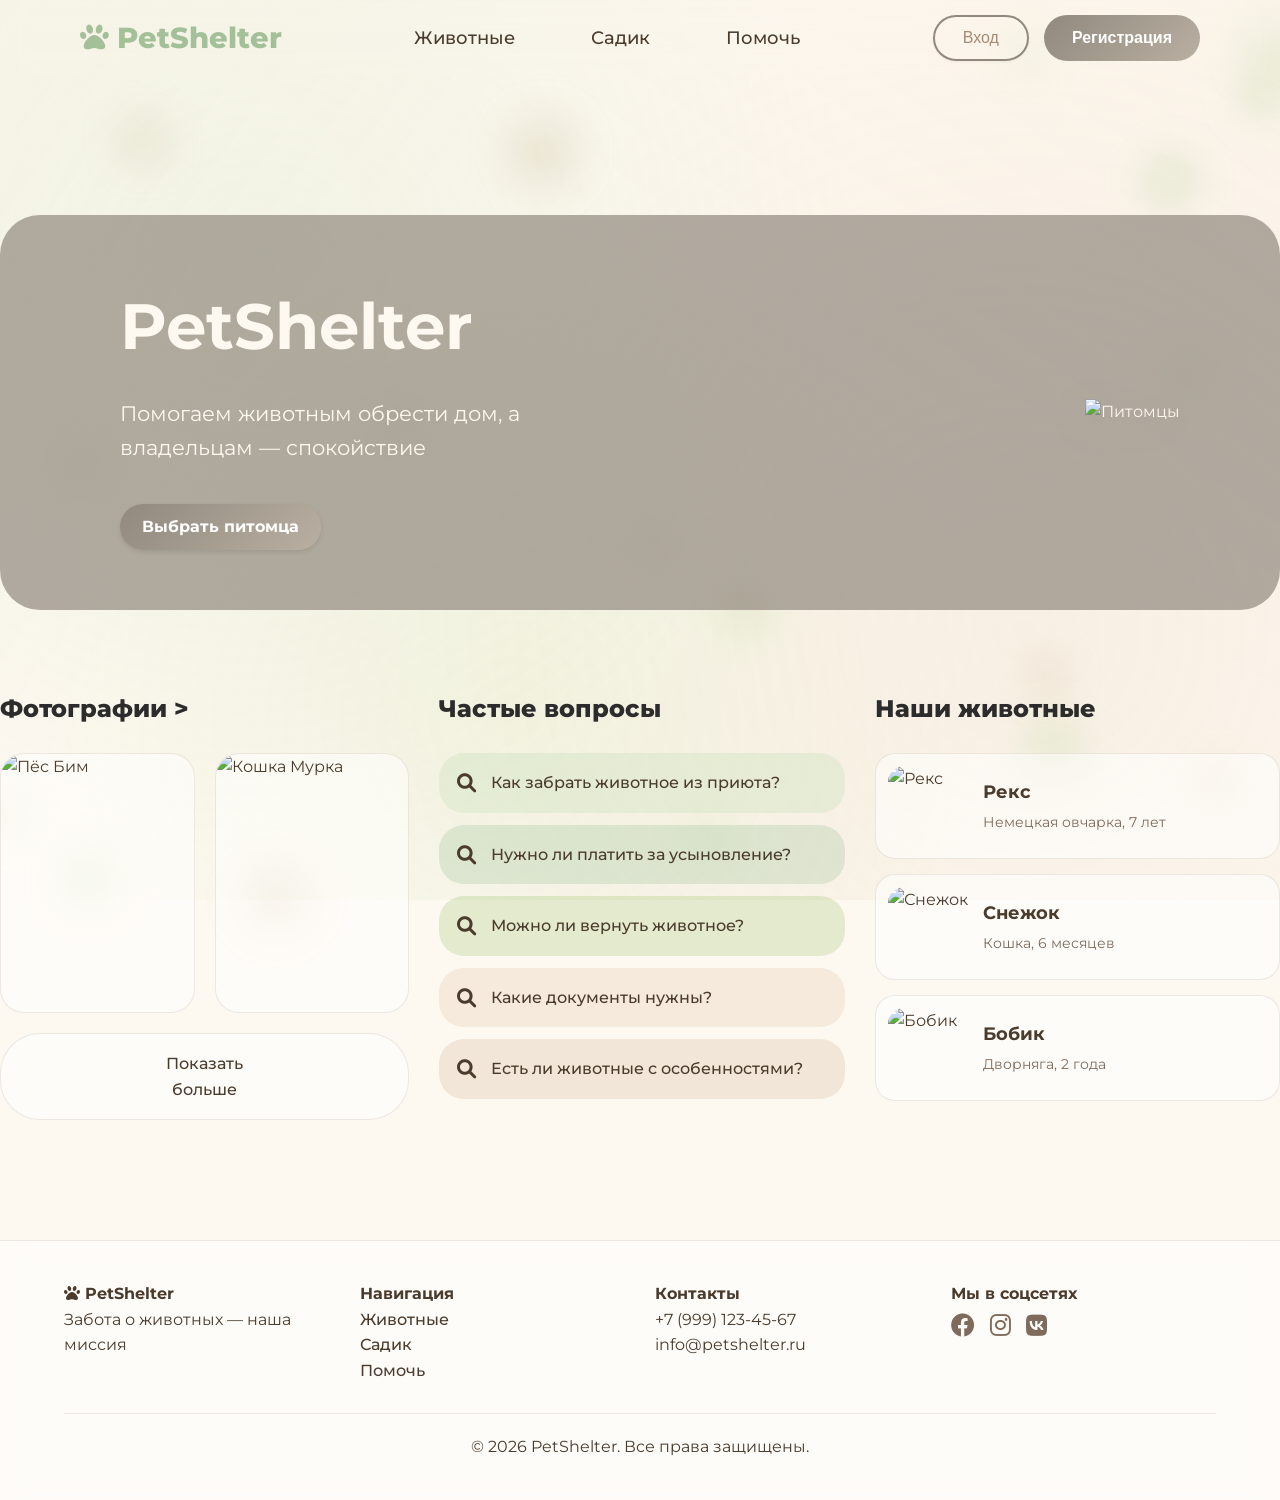
==== index.html @ a7f0bde3 "Add files via upload" ====
<!DOCTYPE html>
<html lang="ru">
<head>
    <meta charset="UTF-8">
    <meta name="viewport" content="width=device-width, initial-scale=1.0">
    <title>PetShelter</title>
    <link rel="stylesheet" href="style.css">
    <link rel="stylesheet" href="https://cdnjs.cloudflare.com/ajax/libs/font-awesome/6.0.0/css/all.min.css">
    <script src="https://code.jquery.com/jquery-3.6.0.min.js"></script>
</head>
<body>
    <div class="floating-blobs">
    <div class="blob" style="--color1: #B8D9A6; --color2: #D4B48C; --size: 150px; --top: 10%; --left: 15%; --duration: 20s;"></div>
    <div class="blob" style="--color1: #9CCC65; --color2: #C7A07E; --size: 180px; --top: 60%; --left: 70%; --duration: 25s;"></div>
    <div class="blob" style="--color1: #D4B48C; --color2: #A8D5A2; --size: 120px; --top: 30%; --left: 45%; --duration: 18s;"></div>
    <div class="blob" style="--color1: #A8D5A2; --color2: #C7A07E; --size: 200px; --top: 80%; --left: 20%; --duration: 30s;"></div>
    <div class="blob" style="--color1: #8FBC8F; --color2: #B58B6B; --size: 140px; --top: 20%; --left: 85%; --duration: 22s;"></div>
    <div class="blob" style="--color1: #C7A07E; --color2: #B8D9A6; --size: 160px; --top: 70%; --left: 35%; --duration: 28s;"></div>
    <div class="blob" style="--color1: #B8D9A6; --color2: #9CCC65; --size: 110px; --top: 45%; --left: 55%; --duration: 24s;"></div>
    <div class="blob" style="--color1: #D4B48C; --color2: #A8D5A2; --size: 190px; --top: 15%; --left: 60%; --duration: 26s;"></div>
    <div class="blob" style="--color1: #9CCC65; --color2: #C7A07E; --size: 130px; --top: 85%; --left: 75%; --duration: 32s;"></div>
    <div class="blob" style="--color1: #B8D9A6; --color2: #D4B48C; --size: 170px; --top: 5%; --left: 40%; --duration: 35s;"></div>
    <div class="blob" style="--color1: #A8D5A2; --color2: #B58B6B; --size: 140px; --top: 50%; --left: 10%; --duration: 27s;"></div>
    <div class="blob" style="--color1: #8FBC8F; --color2: #C7A07E; --size: 200px; --top: 90%; --left: 50%; --duration: 33s;"></div>
</div>
    <header>
        <div class="logo">
            <a href="index.html"><i class="fas fa-paw"></i>  PetShelter</a>
        </div>
        <nav class="center-nav">
            <a href="animals.html">Животные</a>
            <a href="daycare.html">Садик</a>
            <a href="donate.html">Помочь</a>
        </nav>
        <div class="auth-buttons" id="auth-buttons">
            <button class="login-btn" id="show-login-modal">Вход</button>
            <button class="register-btn" id="show-register-modal">Регистрация</button>
        </div>
        <div class="user-menu" id="user-menu" style="display: none;">
            <button class="account-btn" id="account-btn">Аккаунт</button>
        </div>
    </header>

    <main class="main-content main-home">
        <!-- Hero-блок с выходящим изображением -->
        <section class="hero">
            <div class="hero-text">
                <h1>PetShelter</h1>
                <p>Помогаем животным обрести дом, а владельцам — спокойствие</p>
                <a href="animals.html" class="button">Выбрать питомца</a>
            </div>
            <div class="hero-image">
                <img src="images/hero-dog.png" alt="Питомцы">
            </div>
        </section>

        <!-- Трёхколоночный контент -->
        <div class="content-grid">
            <!-- Левая колонка: Фотографии (горизонтальные карточки) -->
            <div class="column photos-column">
                <h2 class="column-title">Фотографии ></h2>
                <div class="photo-cards-horizontal">
                    <div class="photo-card" data-id="1">
                        <img src="images/dog1.jpg" alt="Пёс Бим">
                    </div>
                    <div class="photo-card" data-id="2">
                        <img src="images/cat1.jpg" alt="Кошка Мурка">
                    </div>
                </div>
                <div class="show-more-wrapper">
                    <a href="animals.html" class="show-more-btn">Показать больше</a>
                </div>
            </div>

            <!-- Средняя колонка: Частые вопросы -->
            <div class="column faq-column">
                <h2 class="column-title">Частые вопросы</h2>
                <div class="faq-list">
                    <div class="faq-item color-1">
                        <i class="fas fa-search"></i>
                        <span>Как забрать животное из приюта?</span>
                    </div>
                    <div class="faq-item color-2">
                        <i class="fas fa-search"></i>
                        <span>Нужно ли платить за усыновление?</span>
                    </div>
                    <div class="faq-item color-3">
                        <i class="fas fa-search"></i>
                        <span>Можно ли вернуть животное?</span>
                    </div>
                    <div class="faq-item color-4">
                        <i class="fas fa-search"></i>
                        <span>Какие документы нужны?</span>
                    </div>
                    <div class="faq-item color-5">
                        <i class="fas fa-search"></i>
                        <span>Есть ли животные с особенностями?</span>
                    </div>
                </div>
            </div>

            <!-- Правая колонка: Популярные животные (горизонтальные карточки) -->
            <!-- Правая колонка: Популярные животные (горизонтальные карточки) -->
            <!-- Правая колонка: Популярные животные (горизонтальные карточки) -->
            <div class="column animals-column">
                <h2 class="column-title">Наши животные</h2>
                <div class="popular-animals-horizontal">
                    <div class="popular-card" data-id="3">
                        <img src="images/dog2.jpg" alt="Рекс">
                        <div class="popular-info">
                            <h3>Рекс</h3>
                            <p>Немецкая овчарка, 7 лет</p>
                        </div>
                    </div>
                    <div class="popular-card" data-id="4">
                        <img src="images/cat2.jpg" alt="Снежок">
                        <div class="popular-info">
                            <h3>Снежок</h3>
                            <p>Кошка, 6 месяцев</p>
                        </div>
                    </div>
                    <div class="popular-card" data-id="5">
                        <img src="images/dog3.jpg" alt="Бобик">
                        <div class="popular-info">
                            <h3>Бобик</h3>
                            <p>Дворняга, 2 года</p>
                        </div>
                    </div>
                </div>
            </div>
        </div>
    </main>

    <!-- Модальное окно входа/регистрации (общее для всех страниц) -->
    <div id="auth-modal" class="modal">
        <div class="modal-content auth-modal-content">
            <span class="close-button">&times;</span>
            <div id="auth-tabs">
                <button class="auth-tab active" data-tab="login">Вход</button>
                <button class="auth-tab" data-tab="register">Регистрация</button>
            </div>
            <form id="login-form" class="auth-form active">
                <div class="form-group">
                    <label>Email</label>
                    <input type="email" id="login-email" class="form-control" required>
                </div>
                <div class="form-group">
                    <label>Пароль</label>
                    <input type="password" id="login-password" class="form-control" required>
                </div>
                <button type="submit" class="button submit-btn">Войти</button>
            </form>
            <form id="register-form" class="auth-form">
                <div class="form-group">
                    <label>Имя</label>
                    <input type="text" id="reg-name" class="form-control" required>
                </div>
                <div class="form-group">
                    <label>Email</label>
                    <input type="email" id="reg-email" class="form-control" required>
                </div>
                <div class="form-group">
                    <label>Пароль</label>
                    <input type="password" id="reg-password" class="form-control" required>
                </div>
                <button type="submit" class="button submit-btn">Зарегистрироваться</button>
            </form>
        </div>
    </div>

    <!-- Модальное окно деталей животного -->
    <div id="animal-modal" class="modal">
        <div class="modal-content">
            <span class="close-button">&times;</span>
            <div class="animal-details-container" style="display: grid; grid-template-columns: 1fr 1fr; gap: 30px;">
                <div class="animal-gallery">
                    <img id="modal-image" class="main-image" style="width: 100%; border-radius: 16px;" src="" alt="">
                </div>
                <div class="animal-info">
                    <h2 id="modal-name"></h2>
                    <p><i class="fas fa-paw"></i> <strong>Вид:</strong> <span id="modal-species"></span></p>
                    <p><i class="fas fa-dog"></i> <strong>Порода:</strong> <span id="modal-breed"></span></p>
                    <p><i class="fas fa-calendar-alt"></i> <strong>Возраст:</strong> <span id="modal-age"></span></p>
                    <p><i class="fas fa-venus-mars"></i> <strong>Пол:</strong> <span id="modal-gender"></span></p>
                    <p><i class="fas fa-weight-hanging"></i> <strong>Размер:</strong> <span id="modal-size"></span></p>
                    <p><i class="fas fa-smile"></i> <strong>Привычки:</strong> <span id="modal-habits"></span></p>
                    <p><i class="fas fa-heartbeat"></i> <strong>Заболевания:</strong> <span id="modal-health"></span></p>
                    <p id="modal-description" style="margin-top: 15px;"></p>
                    <button id="modal-adopt" class="button adopt-btn" style="margin-top: 20px;">Хочу усыновить</button>
                </div>
            </div>
        </div>
    </div>

    <!-- Модальное окно анкеты -->
    <div id="questionnaire-modal" class="modal">
        <div class="modal-content" style="max-width: 700px;">
            <span class="close-button">&times;</span>
            <h2><i class="fas fa-clipboard-list"></i> Анкета готовности к усыновлению</h2>
            <form id="quick-questionnaire">
                <div id="questions-container"></div>
                <button type="submit" class="button submit-btn">Отправить анкету</button>
            </form>
        </div>
    </div>

    <footer>
        <div class="footer-container">
            <div class="footer-section">
                <h4><i class="fas fa-paw"></i> PetShelter</h4>
                <p>Забота о животных — наша миссия</p>
            </div>
            <div class="footer-section">
                <h4>Навигация</h4>
                <a href="animals.html">Животные</a><br>
                <a href="daycare.html">Садик</a><br>
                <a href="donate.html">Помочь</a>
            </div>
            <div class="footer-section">
                <h4>Контакты</h4>
                <p>+7 (999) 123-45-67</p>
                <p>info@petshelter.ru</p>
            </div>
            <div class="footer-section social-links">
                <h4>Мы в соцсетях</h4>
                <div class="social-icons">
                    <a href="#"><i class="fab fa-facebook"></i></a>
                    <a href="#"><i class="fab fa-instagram"></i></a>
                    <a href="#"><i class="fab fa-vk"></i></a>
                </div>
            </div>
        </div>
        <div class="copyright">
            <p>&copy; 2026 PetShelter. Все права защищены.</p>
        </div>
    </footer>

    <script src="script.js"></script>
</body>
</html>
---- style.css ----
@import url('https://fonts.googleapis.com/css2?family=Montserrat:wght@400;500;600;700;800&display=swap');

html {
    overflow-y: scroll;
}

:root {
    --primary-color: #91897f;      /* светлый кофейный (пастельный) */
    --primary-hover: #b9afa1;
    --accent-green: #b4cea7;       /* пастельный зелёный (светлый) */
    --accent-green-dark: #a4c099;   /* более насыщенный пастельный зелёный */
    --bg-color: #FDF8F0;
    --card-bg: rgba(255, 250, 240, 0.7);
    --text-color: #4A3B2C;
    --text-light: #7E6B5C;
    --border-color: rgba(172, 152, 137, 0.2);
    --shadow: 0 8px 32px rgba(0, 0, 0, 0.08);
    --shadow-hover: 0 12px 40px rgba(0, 0, 0, 0.12);
    --curve-color-1: rgba(184, 217, 166, 0.25); /* пастельный зелёный */
    --curve-color-2: rgba(212, 180, 140, 0.2);  /* пастельный коричневый */
    --curve-color-3: rgba(156, 204, 101, 0.15); /* более яркий зелёный */
}

* {
    margin: 0;
    padding: 0;
    box-sizing: border-box;
}

body {
    overflow-x: hidden;
    font-family: 'Montserrat', sans-serif;
    background-color: var(--bg-color);
    position: relative;
    color: var(--text-color);
    line-height: 1.6;
    min-height: 100vh;    
    width: 100%;
}

/* Динамичные плавающие линии */
body::before {
    content: '';
    position: fixed;
    top: 0;
    left: 0;
    width: 100%;
    height: 100%;
    pointer-events: none;
    z-index: 0;
    background: 
        radial-gradient(circle at 20% 30%, rgba(184, 217, 166, 0.15) 0%, transparent 50%),
        radial-gradient(circle at 80% 70%, rgba(212, 180, 140, 0.12) 0%, transparent 55%),
        radial-gradient(circle at 40% 80%, rgba(156, 204, 101, 0.1) 0%, transparent 45%),
        linear-gradient(125deg, rgba(184, 217, 166, 0.05) 0%, transparent 30%),
        linear-gradient(215deg, rgba(212, 180, 140, 0.05) 0%, transparent 40%);
    background-blend-mode: overlay;
    animation: flowWaves 18s ease-in-out infinite alternate, 
               scaleWaves 22s ease-in-out infinite alternate;
}

html, body {
    max-width: 100%;
    overflow-x: hidden !important; /* Убирает горизонтальную полосу прокрутки */
}
.main-content {
    max-width: 1500px;
    margin: 0 auto;
    width: 100%;
    padding: 80px 20px 40px;
    box-sizing: border-box;
    animation: pageEntrance 1.2s cubic-bezier(0.2, 0.9, 0.4, 1.1) forwards;
}

.main-home {
    padding: 0;
}

header {
    position: fixed;
    top: 0;
    left: 0;
    width: 100%;
    backdrop-filter: blur(12px);
    padding: 15px 80px;
    display: flex;
    justify-content: space-between;
    align-items: center;
    z-index: 1000;
    border-bottom: none;
    transition: transform 0.4s cubic-bezier(0.2, 0.9, 0.4, 1.1), background 0.3s;
    transform: translateY(0);
    box-sizing: border-box;
}

header.hide-header {
    transform: translateY(-100%);
    box-shadow: none;
}

.logo a {
    font-size: 1.8rem;
    font-weight: 800;
    color: var(--accent-green-dark);
    text-decoration: none;
    transition: transform 0.3s;
}

.logo a:hover {
    transform: scale(1.05);
    color: var(--accent-green);
}

.center-nav {
    display: flex;
    gap: 36px;
}

.center-nav a {
    color: var(--text-color);
    font-weight: 500;
    text-decoration: none;
    padding: 8px 20px;
    transition: color 0.3s;
    position: relative;
    font-size: 1.1rem;
}

.center-nav a.active {
    color: var(--accent-green);
}

.center-nav a.active::after {
    content: '';
    position: absolute;
    bottom: 0;
    left: 16px;
    right: 16px;
    height: 2px;
    background-color: var(--accent-green);
    border-radius: 2px;
}

.center-nav a:hover {
    color: var(--accent-green);
}

.auth-buttons {
    display: flex;
    gap: 15px;
}

.auth-buttons button, .user-menu button {
    padding: 12px 28px;
    border-radius: 40px;
    font-weight: 500;
    cursor: pointer;
    transition: all 0.3s ease;
    border: none;
    font-size: 16px;
}

.login-btn {
    background: transparent !important;
    border: 2px solid var(--primary-color) !important;   /* тёплый коричневый, контрастнее */
    color: #A68B72 !important;
    box-shadow: 0 1px 3px rgba(0,0,0,0.05);
    font-weight: 600 important;
}

.login-btn:hover {
    background: rgba(156, 204, 101, 0.1);
    transform: translateY(-2px);
    box-shadow: 0 4px 10px rgba(156, 204, 101, 0.2);
}

.register-btn, .account-btn {
    background:  linear-gradient(135deg, var(--primary-color), var(--primary-hover));
    color: white;
    border: none;
    font-weight: 600 !important;
}

.register-btn:hover, .account-btn:hover {
    background: var(--primary-hover);
    transform: translateY(-2px);
    box-shadow: 0 6px 14px rgba(199, 160, 126, 0.4);
}

.hero {
    display: flex;
    justify-content: space-between;
    align-items: center;
    padding: 60px 100px;           /* уменьшены вертикальные отступы (было 80px) */
    background: #91897fb2;
    color: #FDF8F0;
    border-radius: 40px;
    margin: 40px 0 60px;
    position: relative;
    overflow: visible;             /* чтобы выходящее изображение не обрезалось */
    backdrop-filter: blur(4px);
    margin-top: 215px;
    animation: heroFadeIn 0.8s ease-out;
}

.hero-text {
    flex: 1;
    max-width: 600px;
    padding-left: 20px;
}

.hero-text h1 {
    font-size: 4rem;
    margin-bottom: 20px;
    background: none;
    -webkit-background-clip: unset;
    background-clip: unset;
    color: #FDF8F0;
}

.hero-text p {
    font-size: 1.3rem;
    color: #FDF8F0;
    margin-bottom: 30px;
}

.hero-image {
    flex: 1;
    text-align: right;
    position: relative;
}

.hero-image img {
    max-width:90%;                /* можно подстроить под ваш вкус */
    height: auto;
    margin-top: -215px;             /* вылет за верхнюю границу */
    filter: drop-shadow(0 10px 20px rgba(0,0,0,0.1));
}

.button {
    display: inline-block;
    padding: 10px 22px;
    background:  linear-gradient(135deg, var(--primary-color), var(--primary-hover));
    color: white;
    border-radius: 40px;
    font-weight: 700 !important;
    text-decoration: none;
    transition: all 0.3s ease;
    border: none;
    cursor: pointer;
    box-shadow: 0 2px 5px rgba(0,0,0,0.1);
    margin-top: 10px;
}

.button:hover {
    background: var(--primary-hover);
    transform: translateY(-2px);
    box-shadow: 0 4px 10px rgba(54, 56, 52, 0.3);
}

.content-grid {
    display: grid;
    grid-template-columns: repeat(3, 1fr);
    gap: 30px;
    padding: 0 0 60px;
}

.column {
    background: transparent;
    padding: 0;
    box-shadow: none;
}

.column-title {
    font-size: 1.5rem;
    font-weight: 800;
    color: #2C2C2C;
    margin-bottom: 25px;
    margin-top: 20px;
    padding-bottom: 0;
    border-bottom: none;
    display: inline-block;
}

.photo-cards-horizontal {
    display: grid;
    grid-template-columns: 1fr 1fr;
    gap: 20px;
}

.photo-card {
    background: rgba(255, 255, 255, 0.5);
    backdrop-filter: blur(8px);
    border-radius: 24px;
    overflow: hidden;
    cursor: pointer;
    transition: all 0.3s ease;
    border: 1px solid var(--border-color);
    width: 100%;
    height: 260px;
}

.photo-card:hover {
    transform: translateY(-5px);
    box-shadow: var(--shadow-hover);
}

.photo-card img {
    width: 100%;
    height: 260px;
    object-fit: cover;
}

.photo-label {
    display: block;
    padding: 12px;
    margin-top: 175px;
    text-align: center;
    font-weight: 450;
    background: none;
}

.show-more-wrapper {
    margin-top: 20px;
    display: flex;
    justify-content: center;
}

.show-more-btn {
    display: inline-block;
    padding: 17px 165px;
    background: rgba(255, 255, 255, 0.5);
    backdrop-filter: blur(8px);
    border-radius: 40px;
    text-decoration: none;
    color: var(--text-color);
    font-weight: 500;
    transition: all 0.3s ease;
    border: 1px solid var(--border-color);
    text-align: center;
}

.show-more-btn:hover {
    /* background: var(--accent-green); */
    transform: translateY(-2px);
    box-shadow: 0 5px 20px rgba(99, 104, 95, 0.2);
}

.faq-list {
    display: flex;
    flex-direction: column;
    gap: 12px;
}

.faq-item {
    display: flex;
    align-items: center;
    gap: 15px;
    padding: 17px 18px;
    border-radius: 25px;
    cursor: pointer;
    transition: all 0.3s ease;
    backdrop-filter: blur(4px);
}

.faq-item i {
    font-size: 1.2rem;
    color: var(--text-color);
}

.faq-item span {
    font-weight: 500;
}

/* Цвета FAQ: три зелёных (разные оттенки) и два коричневых (светлый и тёмный) */
.color-1 { background: rgba(168, 213, 162, 0.2); }   /* светло-зелёный */
.color-2 { background: rgba(143, 188, 143, 0.25); }  /* средний зелёный */
.color-3 { background: rgba(124, 179, 66, 0.2); }    /* тёмно-зелёный пастельный */
.color-4 { background: rgba(212, 180, 140, 0.2); }   /* светлый коричневый */
.color-5 { background: rgba(194, 160, 116, 0.2); }   /* более насыщенный коричневый (нижний) */

.faq-item:hover {
    background: rgba(168, 213, 162, 0.4);
}

.popular-animals-horizontal {
    display: grid;
    grid-template-columns: 1fr;
    gap: 15px;
}

.popular-card {
    display: flex;
    gap: 15px;
    align-items: center;
    background: rgba(255, 255, 255, 0.5);
    backdrop-filter: blur(8px);
    border-radius: 20px;
    padding: 12px;
    cursor: pointer;
    transition: all 0.3s ease;
    border: 1px solid var(--border-color);
}

.popular-card:hover {
    transform: translateX(5px);
    background: rgba(124, 179, 66, 0.1);
}

.popular-card img {
    width: 80px;
    height: 80px;
    object-fit: cover;
    border-radius: 16px;
}

.popular-info h3 {
    font-size: 1.1rem;
    margin-bottom: 5px;
}

.popular-info p {
    font-size: 0.9rem;
    color: var(--text-light);
}

.two-columns {
    display: grid;
    grid-template-columns: 1fr 1fr;
    gap: 40px;
    margin-top: 30px;
}

.daycare-info, .booking-form, .donate-page .two-columns > div {
    background: rgba(255, 255, 255, 0.5);
    backdrop-filter: blur(8px);
    border-radius: 24px;
    padding: 30px;
    border: 1px solid var(--border-color);
}

.daycare-info {
    font-size: 1.1rem;
    line-height: 1.6;
}

.daycare-info h3 {
    font-size: 1.6rem;
    margin-bottom: 20px;
    color: var(--primary-color);
}

.daycare-info ul {
    margin: 20px 0;
    padding-left: 20px;
}

.daycare-info li {
    margin-bottom: 12px;
    font-size: 1.05rem;
}

.daycare-info p {
    font-size: 1.2rem;
    margin-top: 20px;
    font-weight: 600;
}

.page-title {
    font-size: 2rem;
    margin-bottom: 30px;
    position: relative;
    padding-bottom: 10px;
}

.page-title:after {
    content: '';
    position: absolute;
    bottom: 0;
    left: 0;
    width: 80px;
    height: 3px;
    background: var(--accent-green);
    border-radius: 2px;
}

.filters-container {
    overflow: visible !important;
    position: relative;
    z-index: 1000;
    display: flex;
    flex-wrap: wrap;
    gap: 20px;
    margin-bottom: 40px;
    background: rgba(255, 255, 255, 0.5);
    backdrop-filter: blur(8px);
    padding: 20px;
    border-radius: 30px;
    justify-content: center;
    align-items: flex-end;
}

.filter-group {
    display: flex;
    flex-direction: column;
    gap: 5px;
}

.filter-group label {
    font-weight: 500;
}

/* Улучшенные выпадающие списки (фильтры) */
select {
    appearance: none;
    -webkit-appearance: none;
    background-color: white;
    border: 1px solid var(--border-color);
    border-radius: 40px;
    padding: 12px 35px 12px 18px;
    font-family: 'Montserrat', sans-serif;
    font-size: 14px;
    color: var(--text-color);
    cursor: pointer;
    transition: all 0.3s ease;
    background-image: url("data:image/svg+xml;utf8,<svg xmlns='http://www.w3.org/2000/svg' width='14' height='14' viewBox='0 0 24 24' fill='none' stroke='%239CCC65' stroke-width='2' stroke-linecap='round' stroke-linejoin='round'><polyline points='6 9 12 15 18 9'></polyline></svg>");
    background-repeat: no-repeat;
    background-position: right 18px center;
    background-size: 14px;
}

select:hover {
    border-color: var(--accent-green);
    box-shadow: 0 2px 8px rgba(156, 204, 101, 0.15);
}

select:focus {
    outline: none;
    border-color: var(--accent-green);
    box-shadow: 0 0 0 3px rgba(156, 204, 101, 0.2);
}

/* Стилизация выпадающего списка (option) */
.filter-group select option,
select.form-control option {
    background-color: #ffffff;
    color: var(--text-color);
    padding: 12px 20px;
    font-family: 'Montserrat', sans-serif;
    font-size: 14px;
    border: none;
    transition: background 0.2s ease;
}

/* При наведении на опцию */
.filter-group select option:hover,
select.form-control option:hover {
    background-color: var(--accent-green);
    color: white;
}

/* Для браузеров, поддерживающих ::select */
.filter-group select:focus option:checked,
select.form-control:focus option:checked {
    background-color: var(--accent-green-dark);
    color: white;
}

/* Кастомные выпадающие списки */
.custom-select-container {
    position: relative;
    min-width: 160px;
    z-index: 1 !important /* выше карточек */
}
.custom-select-container.open {
    z-index: 9999 !important;
}

.custom-select-trigger {
    background: white;
    border: 1px solid var(--border-color);
    border-radius: 40px;
    padding: 12px 35px 12px 20px;
    font-family: 'Montserrat', sans-serif;
    font-size: 14px;
    color: var(--text-color);
    cursor: pointer;
    transition: all 0.25s ease;
    background-image: url("data:image/svg+xml;utf8,<svg xmlns='http://www.w3.org/2000/svg' width='14' height='14' viewBox='0 0 24 24' fill='none' stroke='%239CCC65' stroke-width='2' stroke-linecap='round' stroke-linejoin='round'><polyline points='6 9 12 15 18 9'></polyline></svg>");
    background-repeat: no-repeat;
    background-position: right 18px center;
    background-size: 14px;
}

.custom-select-trigger:hover {
    border-color: var(--accent-green);
    box-shadow: 0 2px 8px rgba(156, 204, 101, 0.15);
}

.custom-select-dropdown {
    position: absolute;
    top: calc(100% + 5px);
    left: 0;
    right: 0;
    background: white;
    border-radius: 20px;
    border: 1px solid var(--border-color);
    box-shadow: 0 8px 20px rgba(0, 0, 0, 0.1);
    z-index: 10001; /* поверх контейнера */
    display: none;
    max-height: 250px;
    overflow-y: auto;
}

.custom-select-dropdown.open {
    display: block;
}

.custom-select-option {
    padding: 10px 20px;
    cursor: pointer;
    transition: background 0.2s;
    font-size: 14px;
    color: var(--text-color);
}

.custom-select-option:hover {
    background: rgba(156, 204, 101, 0.1);
}

.reset-button {
    background: var(--card-bg);
    border: 1px solid var(--border-color);
    padding: 10px 20px;
    border-radius: 40px;
    cursor: pointer;
    font-weight: 500;
    transition: all 0.3s ease;
}

.reset-button:hover {
    background: var(--accent-green);
    color: white;
    transform: translateY(-2px);
    box-shadow: 0 4px 10px rgba(124, 179, 66, 0.2);
}

.animal-grid {
    display: grid;
    grid-template-columns: repeat(auto-fill, minmax(280px, 1fr));
    gap: 25px;
    position: relative;
    z-index: 1;
}

.animal-card {
    background: rgba(255, 255, 255, 0.5);
    backdrop-filter: blur(8px);
    border-radius: 24px;
    overflow: hidden;
    transition: all 0.3s ease;
    border: 1px solid var(--border-color);
    display: flex;
    flex-direction: column;
    height: 480px;
}

.animal-card:hover {
    transform: translateY(-5px);
    box-shadow: var(--shadow-hover);
}

.animal-card img {
    width: 100%;
    height: 340px;
    object-fit: cover;
}

.animal-card h3 {
    margin: 10px 12px 1px;  /* было 15px 15px 5px */
    font-size: 1.2rem;
}

.animal-card .animal-details {
    margin: 0 12px 4px;     /* было 0 15px */
    color: var(--text-light);
    font-size: 0.8rem;      /* чуть мельче */
}

.animal-actions {
  display: flex;
    gap: 8px;               /* было 10px */
    margin: 10px 30px 15px;  /* было 15px */
    margin-top: auto;
    padding-top: 0;         /* убрали лишний отступ */
}

.view-details, .adopt-btn {
   padding: 2px 30px;
    border-radius: 30px; 
    border: none;
    font-weight: 500;
    cursor: pointer;
    transition: all 0.3s ease;
     font-size: 0.85rem;;
}

.view-details {
    background: transparent;
    border: 1px solid var(--primary-color);
    color: var(--primary-color);
}

.view-details:hover {
    background: var(--accent-green);
    border-color: var(--accent-green);
    color: white;
    transform: translateY(-2px);
    box-shadow: 0 4px 10px rgba(124, 179, 66, 0.2);
}

.adopt-btn {
    background: linear-gradient(135deg, var(--primary-color), var(--primary-hover));
    color: white;
}

.adopt-btn:hover {
    background: linear-gradient(135deg, var(--primary-color), var(--primary-hover));
    transform: translateY(-2px);
    box-shadow: 0 4px 10px rgba(54, 56, 52, 0.3);
}

.contact-form, .booking-form, .donate-form {
    background: rgba(255, 255, 255, 0.5);
    backdrop-filter: blur(8px);
    padding: 30px;
    border-radius: 24px;
    border: 1px solid var(--border-color);
}

.form-group {
    margin-bottom: 20px;
}

.form-group label {
    display: block;
    margin-bottom: 8px;
    font-weight: 500;
}

.form-control {
    width: 100%;
    padding: 12px 15px;
    border: 1px solid var(--border-color);
    border-radius: 40px;
    background: white;
    transition: all 0.3s ease;
}

.form-control:focus {
    outline: none;
    border-color: var(--accent-green);
    box-shadow: 0 0 0 2px rgba(124, 179, 66, 0.2);
}

.donate-to-fund, #donate-form .submit-btn {
    transition: all 0.3s cubic-bezier(0.2, 0.9, 0.4, 1.1);
}

.donate-to-fund:hover, #donate-form .submit-btn:hover {
    transform: translateY(-3px) scale(1.02);
    box-shadow: 0 4px 10px rgba(54, 56, 52, 0.3);
}

/* Стили для карточек сборов – исходный вид */
#fundraisers-list > div {
    margin-bottom: 25px;            /* расстояние между карточками */
    background: rgba(255, 255, 255, 0.5);
    backdrop-filter: blur(8px);
    border-radius: 24px;
    padding: 20px;
    border: 1px solid var(--border-color);
    transition: transform 0.3s ease, box-shadow 0.3s ease;
}

#fundraisers-list > div:hover {
    transform: translateY(-4px);
    box-shadow: var(--shadow-hover);
}

.modal {
    display: none; 
    position: fixed;
    z-index: 1000;
    left: 0;
    top: 0;
    width: 100%;
    height: 100%;
    background-color: rgba(0,0,0,0.5) !important; /* Затемнение */
    overflow: hidden; /* Чтобы сама модалка не плодила скроллбары */
    backdrop-filter: blur(10px);
    overflow-x: hidden !important;
}

.modal.show {
    display: block;
    opacity: 1;
}

.modal-content {
    position: absolute;
    top: 50%;
    left: 50%;
    transform: translate(-50%, -50%) scale(0.9);
    background: white;
    padding: 30px;
    border-radius: 24px;
    width: 90%;
    max-width: 800px;
    max-height: 80vh;
    overflow-y: hidden;
    transition: transform 0.4s cubic-bezier(0.4, 0, 0.2, 1);
    background-color: rgba(255, 255, 255, 0.918) !important; 
}


#quick-questionnaire {
    overflow: hidden; 
    padding-bottom: 5px;
}


.modal.show .modal-content {
    transform: translate(-50%, -50%) scale(1);
}

.close-button {
    position: absolute;
    top: 15px;
    right: 20px;
    font-size: 28px;
    cursor: pointer;
    color: var(--text-light);
    transition: all 0.3s ease;
}

.close-button:hover {
    color: var(--accent-green);
    transform: rotate(90deg);
}

.auth-modal-content {
    max-width: 450px;
}

#auth-tabs {
    display: flex;
    gap: 10px;
    margin-bottom: 20px;
    border-bottom: 1px solid var(--border-color);
}

.auth-tab {
    padding: 10px 20px;
    background: none;
    border: none;
    font-size: 1rem;
    cursor: pointer;
    color: var(--text-light);
    transition: color 0.3s ease;
}

.auth-tab.active {
    color: var(--accent-green);
    border-bottom: 2px solid var(--accent-green);
}

.auth-form {
    display: none;
}

.auth-form.active {
    display: block;
}

.notification {
    position: fixed;
    bottom: 30px;
    right: 30px;
    background: linear-gradient(135deg, #a7bb91, #a7ca90);
    color: white;
    padding: 12px 24px;
    border-radius: 40px;
    box-shadow: 0 4px 15px rgba(0, 0, 0, 0.2);
    border: 1px solid rgba(255, 255, 255, 0.3);
    z-index: 1100;
    animation: slideInRight 0.3s ease;
    font-weight: 600;
    backdrop-filter: blur(2px);
}

.notification.error {
    background: linear-gradient(135deg, #c57d7d, #c47777);
    border-color: rgba(255, 255, 255, 0.4);
}

/* === Анимированные фоновые пятна === */
.floating-blobs {
    position: fixed;
    top: 0;
    left: 0;
    width: 100%;
    height: 100%;
    pointer-events: none;
    z-index: -1;
    overflow: hidden;
}

/* Контейнер для деталей животного (вертикальное расположение) */
.animal-details-container {
    display: grid;
    grid-template-columns: 1fr 1fr;
    gap: 30px;
    width: 100%;
}

.animal-gallery {
    display: flex;
    align-items: center;
    justify-content: center;
    background: rgba(0,0,0,0.02);
    border-radius: 24px;
    min-height: 300px;
}

#modal-image {
    max-width: 100%;
    max-height: 400px;
    width: auto;
    height: auto;
    object-fit: contain;
    border-radius: 16px;
    display: block;
    margin: 0 auto;
}

body.no-scroll {
    overflow: hidden !important;
    position: fixed !important;
    width: 100% !important;
    top: 0 !important;
    left: 0 !important;
}

.animal-info {
    width: 100%;
}

/* Стили для ссылок в футере */
.footer-section a {
    color: var(--text-color);
    text-decoration: none;
    transition: color 0.3s ease;
    font-weight: 500;
}

.footer-section a:hover {
    color: var(--accent-green);
}

/* Анимированные фоновые пятна */
.blob {
    position: fixed;
    border-radius: 40%;
    filter: blur(20px);
    opacity: 0.5;
    pointer-events: none;
    z-index: -1;
    will-change: transform, background;
    transition: background 1.2s ease;
    contain: layout paint;
}

/* Модальное окно для сбора */
.fundraiser-modal-content {
    max-width: 900px;
    padding: 30px;
}

.fundraiser-detail-container {
    display: grid;
    grid-template-columns: 1fr 1fr;
    gap: 30px;
    align-items: center;
}

.fundraiser-detail-image img {
    width: 100%;
    border-radius: 24px;
    box-shadow: var(--shadow);
    object-fit: cover;
    aspect-ratio: 1 / 1;
}

.fundraiser-detail-text {
    display: flex;
    flex-direction: column;
    gap: 15px;
}

.fundraiser-detail-text h2 {
    color: var(--primary-color);
    font-size: 1.8rem;
}

/* Картинка плавно проявляется (без сдвига) */
.fundraiser-detail-image {
    animation: fadeInOnly 0.6s ease-out forwards;
}

/* Текст плавно всплывает снизу вверх (не создает горизонтальный скролл) */
.fundraiser-detail-text {
    animation: fadeInUpSafe 0.6s ease-out 0.2s forwards; /* Задержка 0.2с */
    opacity: 0; /* Начальное состояние - невидим */
}

/* Определение ключевых кадров */

/* Только проявление */
@keyframes fadeInOnly {
    from {
        opacity: 0;
    }
    to {
        opacity: 1;
    }
}

/* Безопасное всплытие (Y - вертикаль) */
@keyframes fadeInUpSafe {
    from {
        opacity: 0;
        transform: translateY(20px); /* Сдвиг вниз на 20px */
    }
    to {
        opacity: 1;
        transform: translateY(0); /* Возврат в нормальное положение */
    }
}
/* Анимация закрытия модального окна */
.modal.closing {
    opacity: 0;
    transition: opacity 0.3s ease;
}

.modal.closing .modal-content {
    transform: translate(-50%, -50%) scale(0.95);
    transition: transform 0.3s ease;
}

/* Для карточек сборов */
.fundraiser-card {
    cursor: pointer;
    transition: transform 0.2s ease, box-shadow 0.2s ease;
}

.fundraiser-card:hover {
    transform: translateY(-4px);
    box-shadow: var(--shadow-hover);
}

@keyframes slideInRight {
    from {
        opacity: 0;
        transform: translateX(100px);
    }
    to {
        opacity: 1;
        transform: translateX(0);
    }
}

@keyframes heroFadeIn {
    0% {
        opacity: 0;
        transform: translateY(30px);
    }
    100% {
        opacity: 1;
        transform: translateY(0);
    }
}

@keyframes pageEntrance {
    from {
        opacity: 0;
        transform: translateY(25px);
    }
    to {
        opacity: 1;
        transform: translateY(0);
    }
}

.profile-container {
    background: rgba(255, 255, 255, 0.5);
    backdrop-filter: var(--card-blur);
    border-radius: 24px;
    padding: 30px;
    border: 1px solid var(--border-color);
}

.profile-header {
    display: flex;
    justify-content: space-between;
    align-items: center;
    margin-bottom: 20px;
}

.profile-tabs {
    display: flex;
    gap: 10px;
    border-bottom: 1px solid var(--border-color);
    margin-bottom: 20px;
}

.tab-btn {
    padding: 10px 20px;
    background: none;
    border: none;
    cursor: pointer;
    color: var(--text-light);
    transition: all 0.3s ease;
    font-size: 15px;
}

.tab-btn.active {
    color: var(--accent-green);
    border-bottom: 2px solid var(--accent-green);
}

.tab-content {
    display: none;
}

.tab-content.active {
    display: block;
}

/* Модальное окно пожертвования */
.donation-modal-content {
    max-width: 500px;
}

#donation-form .form-group {
    margin-bottom: 20px;
}

#donation-form label {
    font-weight: 500;
}

#donation-form input, #donation-form select {
    width: 100%;
    padding: 12px 15px;
    border: 1px solid var(--border-color);
    border-radius: 40px;
    font-family: 'Montserrat', sans-serif;
}

#donation-form input:focus, #donation-form select:focus {
    outline: none;
    border-color: var(--accent-green);
    box-shadow: 0 0 0 2px rgba(124, 179, 66, 0.2);
}

footer {
    background: rgba(255, 255, 255, 0.5);
    backdrop-filter: blur(8px);
    padding: 40px 5%;
    margin-top: 60px;
    border-top: 1px solid var(--border-color);
}

.footer-container {
    display: grid;
    grid-template-columns: repeat(auto-fit, minmax(250px, 1fr));
    gap: 30px;
    max-width: 1200px;
    margin: 0 auto;
}

.social-icons {
    display: flex;
    gap: 15px;
}

.social-icons a {
    font-size: 24px;
    color: var(--text-light);
    transition: all 0.3s ease;
}

.social-icons a:hover {
    color: var(--accent-green);
    transform: translateY(-3px);
}

.copyright {
    text-align: center;
    margin-top: 30px;
    padding-top: 20px;
    border-top: 1px solid var(--border-color);
}

/* Кастомный календарь */
.custom-date-field {
    position: relative;
    cursor: pointer;
}

.custom-date-input {
    width: 100%;
    padding: 12px 15px;
    border: 1px solid var(--border-color);
    border-radius: 40px;
    background: white;
    font-family: 'Montserrat', sans-serif;
    font-size: 14px;
    color: var(--text-color);
    transition: all 0.3s ease;
    cursor: pointer;
}

.custom-date-input:hover {
    border-color: var(--accent-green);
    box-shadow: 0 2px 8px rgba(156, 204, 101, 0.15);
}

.custom-date-input.active {
    border-color: var(--accent-green);
    box-shadow: 0 0 0 2px rgba(124, 179, 66, 0.2);
}

/* Кастомный календарь с анимацией */
.custom-date-field {
    position: relative;
    cursor: pointer;
}

.custom-date-input {
    width: 100%;
    padding: 12px 15px;
    border: 1px solid var(--border-color);
    border-radius: 40px;
    background: white;
    font-family: 'Montserrat', sans-serif;
    font-size: 14px;
    color: var(--text-color);
    transition: all 0.3s ease;
    cursor: pointer;
}

.custom-date-input:hover {
    border-color: var(--accent-green);
    box-shadow: 0 2px 8px rgba(156, 204, 101, 0.15);
}

.custom-date-input.active {
    border-color: var(--accent-green);
    box-shadow: 0 0 0 2px rgba(124, 179, 66, 0.2);
}

.datepicker-calendar {
    position: absolute;
    top: calc(100% + 10px);
    left: 0;
    background: white;
    border-radius: 24px;
    box-shadow: 0 12px 32px rgba(0, 0, 0, 0.15);
    padding: 20px;
    width: 280px;
    z-index: 1000;
    opacity: 0;
    transform: translateY(-15px);
    transition: opacity 0.3s ease, transform 0.3s ease, visibility 0.3s;
    visibility: hidden;
    border: 1px solid var(--border-color);
}

.datepicker-calendar.open {
    opacity: 1;
    transform: translateY(0);
    visibility: visible;
}

.datepicker-header {
    display: flex;
    justify-content: space-between;
    align-items: center;
    margin-bottom: 15px;
    font-weight: 600;
}

.datepicker-header button {
    background: none;
    border: none;
    font-size: 18px;
    cursor: pointer;
    color: var(--accent-green);
    transition: transform 0.2s;
}

.datepicker-header button:hover {
    transform: scale(1.1);
}

.datepicker-weekdays {
    display: grid;
    grid-template-columns: repeat(7, 1fr);
    text-align: center;
    margin-bottom: 10px;
    font-size: 12px;
    font-weight: 600;
    color: var(--text-light);
}

.datepicker-days {
    display: grid;
    grid-template-columns: repeat(7, 1fr);
    gap: 5px;
}

.datepicker-day {
    text-align: center;
    padding: 8px 0;
    border-radius: 40px;
    cursor: pointer;
    transition: all 0.2s;
    font-size: 14px;
}

.datepicker-day:hover:not(.disabled) {
    background: rgba(156, 204, 101, 0.2);
}

.datepicker-day.selected {
    background: var(--accent-green);
    color: white;
}

.datepicker-day.other-month {
    color: var(--text-light);
    opacity: 0.6;
}

.datepicker-day.disabled {
    color: var(--text-light);
    opacity: 0.4;
    cursor: not-allowed;
    pointer-events: none;
}

/* Модальное окно бронирования */
.booking-modal-content {
    max-width: 500px;
}

#booking-confirm-form .form-group {
    margin-bottom: 20px;
}

#booking-confirm-form label {
    font-weight: 500;
}

#booking-confirm-form input,
#booking-confirm-form select {
    width: 100%;
    padding: 12px 15px;
    border: 1px solid var(--border-color);
    border-radius: 40px;
    font-family: 'Montserrat', sans-serif;
}

#booking-confirm-form input:focus,
#booking-confirm-form select:focus {
    outline: none;
    border-color: var(--accent-green);
    box-shadow: 0 0 0 2px rgba(124, 179, 66, 0.2);
}

#booking-amount {
    background: #f5f5f5;
    cursor: default;
}

/* Добавить после .animal-grid */
.animal-grid {
    min-height: 400px;
}

.filters-container {
    margin-bottom: 40px;
    position: relative;
    z-index: 10;
}

.animals-page .main-content {
    padding-bottom: 60px;
}

/* Убедимся, что карточки не залезают под фильтры */
.animal-grid {
    clear: both;
}

/* Модальное окно деталей животного – фиксируем кнопку внизу */
.animal-details-container {
    display: flex;
    flex-direction: column;
    gap: 30px;
}
/* --- Красивый короткий скроллбар --- */
.modal-content {
    scrollbar-width: thin;
    scrollbar-color: var(--accent-green) rgba(156, 204, 101, 0.15);
    max-height: 70vh;
    overflow-y: auto;
    padding-right: 20px;
}

.modal-content::-webkit-scrollbar {
    width: 8px;
}

.modal-content::-webkit-scrollbar-track {
    background: rgba(156, 204, 101, 0.15);
    border-radius: 10px;
    margin-block: 15px;  /* отступы сверху и снизу – скроллбар короче */
}

.modal-content::-webkit-scrollbar-thumb {
    background: var(--accent-green);
    border-radius: 10px;
}

/* Уменьшаем высоту выпадающих списков для платежных систем (опций мало) */
#booking-payment + .custom-select-container .custom-select-dropdown,
#donation-payment + .custom-select-container .custom-select-dropdown {
    max-height: 100px;
    overflow-y: auto;
}

#booking-payment + .custom-select-container .custom-select-option,
#donation-payment + .custom-select-container .custom-select-option {
    padding: 8px 15px;
}


/* Кнопка в модалке животного – ниже и крупнее */
#modal-adopt {
    margin-top: 60px !important;
    margin-bottom: 30px !important;
    width: calc(100% - 40px);
    margin-left: auto;
    margin-right: auto;
    display: block;
    padding: 16px 24px;
    font-size: 1.2rem;
    font-weight: 700;
    border-radius: 50px;
    background: linear-gradient(135deg, var(--primary-color), var(--primary-hover));
    transition: all 0.3s ease;
}

#modal-adopt:hover {
    transform: translateY(-3px);
    box-shadow: 0 8px 20px rgba(124, 179, 66, 0.3);
}

/* Для мобильных устройств */
@media (max-width: 767px) {
    #modal-adopt {
        padding: 14px 18px;
        font-size: 1rem;
        margin-bottom: 15px !important;
    }
}

/* Дополнительный отступ для анкеты */
#questionnaire-modal .modal-content {
    padding-right: 25px;
}

@media (min-width: 768px) {
    .animal-details-container {
        display: grid;
        grid-template-columns: 1fr 1fr;
        gap: 30px;
    }
    .animal-info {
        display: flex;
        flex-direction: column;
        height: 100%;
    }
    #modal-adopt {
        margin-top: auto !important;
        width: 100%;
        padding: 12px 20px;
        font-size: 1.1rem;
        font-weight: 700;
    }
}

/* Для мобильных – кнопка тоже внизу */
@media (max-width: 767px) {
    .animal-info {
        display: flex;
        flex-direction: column;
    }
    #modal-adopt {
        margin-top: 20px !important;
        width: 100%;
        padding: 14px 20px;
        font-size: 1.1rem;
        font-weight: 700;
    }
}

@media (max-width: 1024px) {
    .content-grid {
        grid-template-columns: 1fr;
        gap: 40px;
    }
    .hero {
        flex-direction: column;
        text-align: center;
    }
    .hero-text {
        text-align: center;
        padding-left: 0;
    }
    .two-columns {
        grid-template-columns: 1fr;
    }
    .photo-cards-horizontal {
        grid-template-columns: 1fr;
    }
}

@media (max-width: 768px) {
    header {
        flex-direction: column;
        gap: 15px;
    }
    .center-nav {
        order: 2;
    }
    .auth-buttons, .user-menu {
        order: 3;
    }
    .hero-text h1 {
        font-size: 2rem;
    }
    .hero-text p {
        font-size: 1rem;
    }
    .main-content {
        padding: 40px 15px;
    }
    
    .animal-details-container {
        grid-template-columns: 1fr;
        gap: 20px;
    }
}
#questionnaire-modal .modal-content {
    background-color: #fdfbf8 !important;
    border: none;
    transform: translate(-50%, -50%) translateZ(0);
    padding-bottom: 30px;
}

/* Если внизу есть кнопка, которая "зеленит" все вокруг: */
.modal-content .form-footer, .modal-content button {
    transition: background-color 0.2s ease; /* Только для фона кнопки! */
}
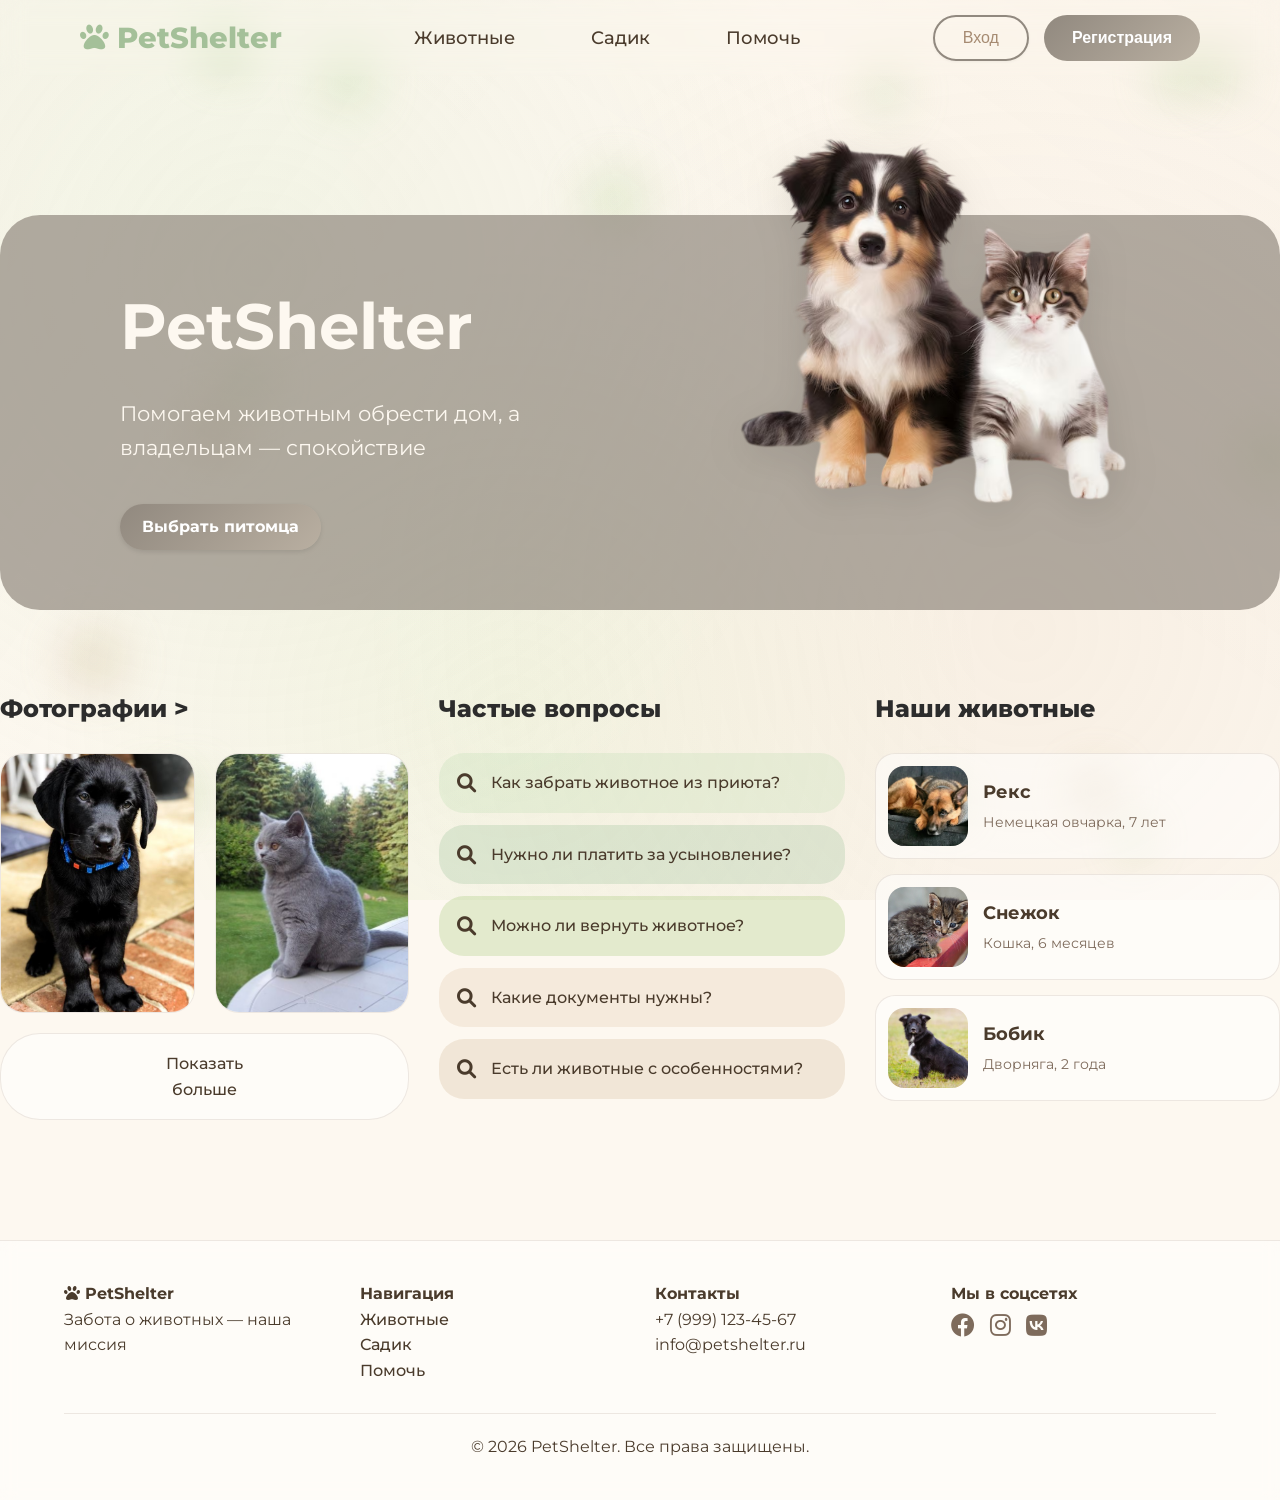
==== commit 921cbcdc: "Add files via upload" ====
--- a/index.html
+++ b/index.html
@@ -42,7 +42,6 @@
     </header>
 
     <main class="main-content main-home">
-        <!-- Hero-блок с выходящим изображением -->
         <section class="hero">
             <div class="hero-text">
                 <h1>PetShelter</h1>
@@ -54,7 +53,6 @@
             </div>
         </section>
 
-        <!-- Трёхколоночный контент -->
         <div class="content-grid">
             <!-- Левая колонка: Фотографии (горизонтальные карточки) -->
             <div class="column photos-column">
--- a/style.css
+++ b/style.css
@@ -1479,54 +1479,10 @@
     box-shadow: 0 8px 20px rgba(124, 179, 66, 0.3);
 }
 
-/* Для мобильных устройств */
-@media (max-width: 767px) {
-    #modal-adopt {
-        padding: 14px 18px;
-        font-size: 1rem;
-        margin-bottom: 15px !important;
-    }
-}
-
-/* Дополнительный отступ для анкеты */
 #questionnaire-modal .modal-content {
     padding-right: 25px;
 }
 
-@media (min-width: 768px) {
-    .animal-details-container {
-        display: grid;
-        grid-template-columns: 1fr 1fr;
-        gap: 30px;
-    }
-    .animal-info {
-        display: flex;
-        flex-direction: column;
-        height: 100%;
-    }
-    #modal-adopt {
-        margin-top: auto !important;
-        width: 100%;
-        padding: 12px 20px;
-        font-size: 1.1rem;
-        font-weight: 700;
-    }
-}
-
-/* Для мобильных – кнопка тоже внизу */
-@media (max-width: 767px) {
-    .animal-info {
-        display: flex;
-        flex-direction: column;
-    }
-    #modal-adopt {
-        margin-top: 20px !important;
-        width: 100%;
-        padding: 14px 20px;
-        font-size: 1.1rem;
-        font-weight: 700;
-    }
-}
 
 @media (max-width: 1024px) {
     .content-grid {
@@ -1549,32 +1505,6 @@
     }
 }
 
-@media (max-width: 768px) {
-    header {
-        flex-direction: column;
-        gap: 15px;
-    }
-    .center-nav {
-        order: 2;
-    }
-    .auth-buttons, .user-menu {
-        order: 3;
-    }
-    .hero-text h1 {
-        font-size: 2rem;
-    }
-    .hero-text p {
-        font-size: 1rem;
-    }
-    .main-content {
-        padding: 40px 15px;
-    }
-    
-    .animal-details-container {
-        grid-template-columns: 1fr;
-        gap: 20px;
-    }
-}
 #questionnaire-modal .modal-content {
     background-color: #fdfbf8 !important;
     border: none;
@@ -1582,8 +1512,90 @@
     padding-bottom: 30px;
 }
 
-/* Если внизу есть кнопка, которая "зеленит" все вокруг: */
 .modal-content .form-footer, .modal-content button {
     transition: background-color 0.2s ease; /* Только для фона кнопки! */
 }
-
+@media (max-width: 768px) {
+
+    header {
+        position: relative !important;
+        height: auto !important;
+        padding: 20px 15px !important;
+        flex-direction: column !important;
+        align-items: center !important;
+        gap: 20px !important;
+    }
+
+    .center-nav {
+        display: flex !important;
+        flex-direction: column !important;
+        width: 100%;
+        gap: 15px;
+        text-align: center;
+        order: 2;
+    }
+
+    .auth-buttons, .user-menu {
+        display: flex;
+        flex-direction: column;
+        width: 100%;
+        order: 3;
+        gap: 10px;
+    }
+
+    .auth-buttons button, .user-menu button {
+        width: 100%; 
+    }
+
+    .main-content {
+        padding: 30px 15px !important; 
+    }
+
+    .content-grid,
+    .two-columns,
+    .animal-details-container {
+        display: flex !important;
+        flex-direction: column !important;
+        gap: 20px !important;
+    }
+
+    /* Текст на главной */
+    .hero-text h1 {
+        font-size: 2rem;
+    }
+    
+    .hero-text p {
+        font-size: 1rem;
+    }
+
+    /* Центрируем футер */
+    .footer-container {
+        text-align: center;
+        display: flex !important;
+        flex-direction: column;
+        align-items: center;
+        gap: 25px;
+    }
+    
+    .social-icons {
+        justify-content: center; 
+    }
+
+    header, header.hide-header {
+        transform: none !important;
+    }
+
+    .hero {
+        margin-top: 20px !important; /* Убираем гигантский десктопный отступ */
+        padding: 40px 20px !important;
+    }
+    
+    .hero-image {
+        margin-top: 50px; /* Отодвигаем весь блок с картинкой вниз от текста */
+    }
+    
+    .hero-image img {
+        margin-top: 0 !important; /* Убиваем отрицательный отступ -215px */
+        max-width: 100%;
+    }
+}
